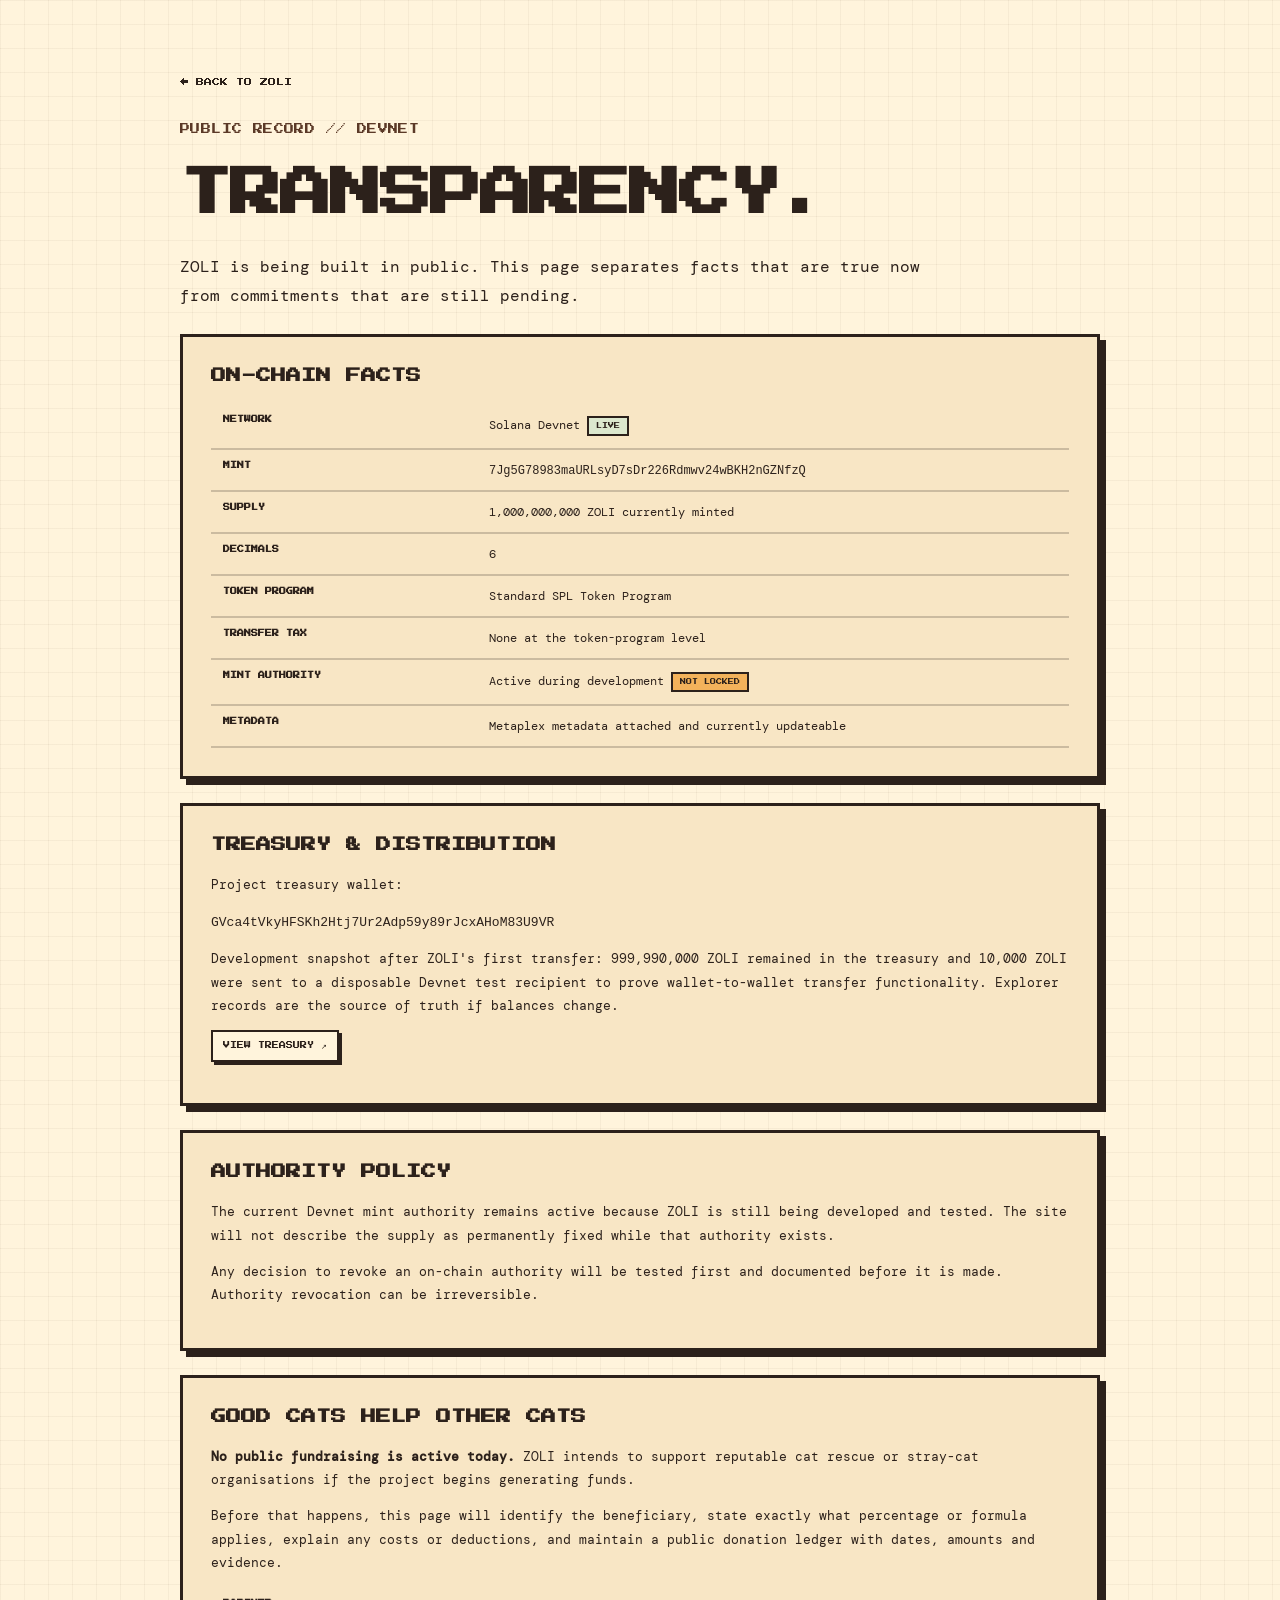
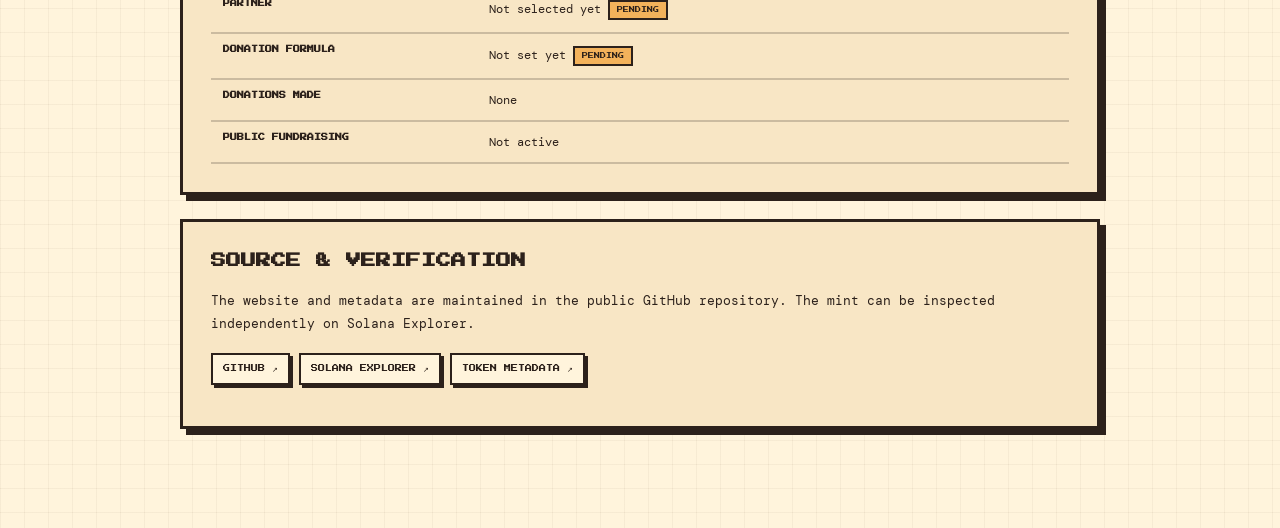
==== transparency.html @ 8f64c6c1 "Add public transparency page" ====
<!doctype html>
<html lang="en">
<head>
  <meta charset="utf-8" />
  <meta name="viewport" content="width=device-width, initial-scale=1" />
  <title>ZOLI — Transparency</title>
  <link rel="preconnect" href="https://fonts.googleapis.com" />
  <link rel="preconnect" href="https://fonts.gstatic.com" crossorigin />
  <link href="https://fonts.googleapis.com/css2?family=DM+Mono:wght@400;500&family=Press+Start+2P&display=swap" rel="stylesheet" />
  <link rel="stylesheet" href="./styles.css" />
</head>
<body>
  <main class="info-page">
    <a class="back-link" href="./index.html">← BACK TO ZOLI</a>
    <p class="eyebrow">PUBLIC RECORD // DEVNET</p>
    <h1>TRANSPARENCY.</h1>
    <p class="lede">ZOLI is being built in public. This page separates facts that are true now from commitments that are still pending.</p>

    <section class="info-block">
      <h2>ON-CHAIN FACTS</h2>
      <table class="info-table">
        <tr><th>NETWORK</th><td>Solana Devnet <span class="status-live">LIVE</span></td></tr>
        <tr><th>MINT</th><td><code>7Jg5G78983maURLsyD7sDr226Rdmwv24wBKH2nGZNfzQ</code></td></tr>
        <tr><th>SUPPLY</th><td>1,000,000,000 ZOLI currently minted</td></tr>
        <tr><th>DECIMALS</th><td>6</td></tr>
        <tr><th>TOKEN PROGRAM</th><td>Standard SPL Token Program</td></tr>
        <tr><th>TRANSFER TAX</th><td>None at the token-program level</td></tr>
        <tr><th>MINT AUTHORITY</th><td>Active during development <span class="status-pending">NOT LOCKED</span></td></tr>
        <tr><th>METADATA</th><td>Metaplex metadata attached and currently updateable</td></tr>
      </table>
    </section>

    <section class="info-block">
      <h2>TREASURY & DISTRIBUTION</h2>
      <p>Project treasury wallet:</p>
      <p><code>GVca4tVkyHFSKh2Htj7Ur2Adp59y89rJcxAHoM83U9VR</code></p>
      <p>Development snapshot after ZOLI's first transfer: 999,990,000 ZOLI remained in the treasury and 10,000 ZOLI were sent to a disposable Devnet test recipient to prove wallet-to-wallet transfer functionality. Explorer records are the source of truth if balances change.</p>
      <p><a class="mini-button" href="https://explorer.solana.com/address/GVca4tVkyHFSKh2Htj7Ur2Adp59y89rJcxAHoM83U9VR?cluster=devnet" target="_blank" rel="noopener noreferrer">VIEW TREASURY ↗</a></p>
    </section>

    <section class="info-block">
      <h2>AUTHORITY POLICY</h2>
      <p>The current Devnet mint authority remains active because ZOLI is still being developed and tested. The site will not describe the supply as permanently fixed while that authority exists.</p>
      <p>Any decision to revoke an on-chain authority will be tested first and documented before it is made. Authority revocation can be irreversible.</p>
    </section>

    <section class="info-block">
      <h2>GOOD CATS HELP OTHER CATS</h2>
      <p><strong>No public fundraising is active today.</strong> ZOLI intends to support reputable cat rescue or stray-cat organisations if the project begins generating funds.</p>
      <p>Before that happens, this page will identify the beneficiary, state exactly what percentage or formula applies, explain any costs or deductions, and maintain a public donation ledger with dates, amounts and evidence.</p>
      <table class="info-table">
        <tr><th>PARTNER</th><td>Not selected yet <span class="status-pending">PENDING</span></td></tr>
        <tr><th>DONATION FORMULA</th><td>Not set yet <span class="status-pending">PENDING</span></td></tr>
        <tr><th>DONATIONS MADE</th><td>None</td></tr>
        <tr><th>PUBLIC FUNDRAISING</th><td>Not active</td></tr>
      </table>
    </section>

    <section class="info-block">
      <h2>SOURCE & VERIFICATION</h2>
      <p>The website and metadata are maintained in the public GitHub repository. The mint can be inspected independently on Solana Explorer.</p>
      <p class="verify-actions">
        <a class="mini-button" href="https://github.com/OhNickles/zoli-token" target="_blank" rel="noopener noreferrer">GITHUB ↗</a>
        <a class="mini-button" href="https://explorer.solana.com/address/7Jg5G78983maURLsyD7sDr226Rdmwv24wBKH2nGZNfzQ?cluster=devnet" target="_blank" rel="noopener noreferrer">SOLANA EXPLORER ↗</a>
        <a class="mini-button" href="https://raw.githubusercontent.com/OhNickles/zoli-token/main/metadata.json" target="_blank" rel="noopener noreferrer">TOKEN METADATA ↗</a>
      </p>
    </section>
  </main>
</body>
</html>
---- styles.css ----
:root {
  --ink: #2c211b;
  --brown: #5b3927;
  --orange: #d8752f;
  --gold: #f3b25b;
  --cream: #fff4dc;
  --paper: #f8e6c5;
  --green: #6f8f5b;
  --shadow: #2c211b;
}

* { box-sizing: border-box; }

html { scroll-behavior: smooth; }

body {
  margin: 0;
  min-height: 100vh;
  color: var(--ink);
  background:
    linear-gradient(rgba(91,57,39,.05) 1px, transparent 1px),
    linear-gradient(90deg, rgba(91,57,39,.05) 1px, transparent 1px),
    var(--cream);
  background-size: 24px 24px;
  font-family: "DM Mono", ui-monospace, SFMono-Regular, Menlo, Consolas, monospace;
  overflow-x: hidden;
}

a { color: inherit; text-decoration: none; }

.scanlines {
  pointer-events: none;
  position: fixed;
  inset: 0;
  z-index: 100;
  opacity: .035;
  background: repeating-linear-gradient(
    to bottom,
    transparent 0,
    transparent 3px,
    #2c211b 4px
  );
}

.topbar {
  width: min(1160px, calc(100% - 32px));
  margin: 22px auto 0;
  display: flex;
  align-items: center;
  justify-content: space-between;
}

.brand {
  display: flex;
  align-items: center;
  gap: 12px;
  font-family: "Press Start 2P", monospace;
  font-size: 14px;
}

.brand-mark {
  display: grid;
  place-items: center;
  width: 38px;
  height: 38px;
  background: var(--orange);
  color: var(--cream);
  border: 3px solid var(--ink);
  box-shadow: 4px 4px 0 var(--ink);
}

.network-pill {
  padding: 10px 12px;
  border: 2px solid var(--ink);
  background: rgba(255,244,220,.86);
  font-size: 12px;
  font-weight: 500;
  box-shadow: 3px 3px 0 var(--ink);
}

.status-dot {
  display: inline-block;
  width: 9px;
  height: 9px;
  margin-right: 7px;
  background: var(--green);
  border: 1px solid var(--ink);
}

main {
  width: min(1160px, calc(100% - 32px));
  margin: 0 auto;
}

.hero {
  min-height: 690px;
  display: grid;
  grid-template-columns: 1.15fr .85fr;
  gap: 60px;
  align-items: center;
  padding: 72px 0 54px;
}

.eyebrow {
  margin: 0 0 20px;
  color: var(--brown);
  font-family: "Press Start 2P", monospace;
  font-size: 10px;
  line-height: 1.8;
  letter-spacing: .04em;
}

h1, h2 {
  font-family: "Press Start 2P", monospace;
  line-height: 1.4;
}

h1 {
  margin: 0;
  max-width: 760px;
  font-size: clamp(29px, 4.1vw, 58px);
  letter-spacing: -.04em;
}

h1 span { color: var(--orange); }

h2 {
  margin: 0 0 22px;
  font-size: clamp(19px, 2.3vw, 31px);
}

.intro {
  max-width: 680px;
  margin: 28px 0 0;
  font-size: 17px;
  line-height: 1.8;
}

.hero-actions {
  display: flex;
  flex-wrap: wrap;
  gap: 14px;
  margin-top: 34px;
}

.pixel-button {
  appearance: none;
  border: 3px solid var(--ink);
  padding: 15px 18px;
  font-family: "Press Start 2P", monospace;
  font-size: 10px;
  cursor: pointer;
  box-shadow: 5px 5px 0 var(--ink);
  transition: transform .08s ease, box-shadow .08s ease;
}

.pixel-button:hover {
  transform: translate(2px, 2px);
  box-shadow: 3px 3px 0 var(--ink);
}

.pixel-button:active {
  transform: translate(5px, 5px);
  box-shadow: none;
}

.primary { background: var(--orange); color: #fff8e8; }
.ghost { background: var(--paper); }

.build-note {
  margin: 18px 0 0;
  font-size: 12px;
  opacity: .65;
}

.coin-stage {
  position: relative;
  justify-self: center;
  width: min(440px, 100%);
  text-align: center;
}

.coin-stage img {
  position: relative;
  z-index: 2;
  display: block;
  width: 100%;
  aspect-ratio: 1;
  object-fit: cover;
  clip-path: circle(49.4% at 50% 50%);
  filter: drop-shadow(7px 9px 0 rgba(44,33,27,.14));
}

.pixel-shadow {
  display: none;
}

.coin-caption {
  position: relative;
  z-index: 3;
  display: inline-block;
  margin-top: -18px;
  padding: 10px 13px;
  background: var(--paper);
  border: 2px solid var(--ink);
  font-family: "Press Start 2P", monospace;
  font-size: 9px;
  box-shadow: 3px 3px 0 var(--ink);
}

.stats {
  display: grid;
  grid-template-columns: repeat(3, 1fr);
  border: 3px solid var(--ink);
  box-shadow: 7px 7px 0 var(--ink);
  background: var(--paper);
}

.stats article {
  min-height: 150px;
  padding: 26px;
  display: flex;
  flex-direction: column;
  justify-content: center;
}

.stats article + article { border-left: 3px solid var(--ink); }

.stat-label {
  margin-bottom: 14px;
  font-family: "Press Start 2P", monospace;
  font-size: 9px;
  color: var(--brown);
}

.stats strong {
  font-family: "Press Start 2P", monospace;
  font-size: clamp(15px, 2vw, 25px);
  line-height: 1.5;
}

.section-grid {
  display: grid;
  grid-template-columns: 1fr 1fr;
  gap: 26px;
  margin: 96px 0 26px;
}

.panel {
  border: 3px solid var(--ink);
  background: rgba(248,230,197,.94);
  box-shadow: 7px 7px 0 var(--ink);
}

.story-panel { padding: 38px; }

.story-panel p:not(.eyebrow),
.use-copy {
  font-size: 15px;
  line-height: 1.85;
}

.terminal-panel {
  overflow: hidden;
  background: var(--ink);
  color: #f8e6c5;
}

.terminal-bar {
  display: flex;
  align-items: center;
  gap: 7px;
  padding: 12px;
  color: var(--ink);
  background: var(--gold);
  border-bottom: 3px solid var(--ink);
}

.terminal-bar span {
  width: 10px;
  height: 10px;
  border: 2px solid var(--ink);
  background: var(--orange);
}

.terminal-bar b {
  margin-left: auto;
  font-family: "Press Start 2P", monospace;
  font-size: 8px;
}

.terminal-panel pre {
  margin: 0;
  padding: 32px;
  font: 13px/2 "DM Mono", monospace;
  white-space: pre-wrap;
}

.use-case {
  margin: 26px 0 90px;
  padding: 42px;
}

.use-copy { max-width: 800px; }

.rank-grid {
  display: grid;
  grid-template-columns: repeat(4, 1fr);
  gap: 12px;
  margin-top: 34px;
}

.rank-grid div {
  min-height: 135px;
  padding: 18px;
  display: flex;
  flex-direction: column;
  justify-content: space-between;
  border: 2px solid var(--ink);
  background: var(--cream);
}

.rank-grid span {
  color: var(--orange);
  font-family: "Press Start 2P", monospace;
  font-size: 18px;
}

.rank-grid b {
  font-family: "Press Start 2P", monospace;
  font-size: 8px;
  line-height: 1.7;
}

footer {
  display: flex;
  justify-content: space-between;
  align-items: flex-start;
  gap: 24px;
  padding: 28px 150px 60px 0;
  border-top: 3px solid var(--ink);
  font-size: 12px;
}

footer div {
  display: flex;
  flex-direction: column;
  gap: 6px;
}

footer strong { font-family: "Press Start 2P", monospace; }

.corner-zoli {
  position: fixed;
  right: 18px;
  bottom: 0;
  z-index: 50;
  border: 0;
  background: transparent;
  color: var(--ink);
  cursor: pointer;
  padding: 0;
  transform: translateY(18px);
  transition: transform .18s ease;
}

.corner-zoli:hover,
.corner-zoli:focus-visible {
  transform: translateY(4px);
  outline: none;
}

.zoli-sprite-wrap {
  position: relative;
  display: block;
  width: 118px;
  height: 118px;
  background: transparent;
}

.pixel-zoli {
  display: block;
  width: 118px;
  height: 118px;
  object-fit: contain;
  image-rendering: pixelated;
  background: transparent;
  filter: drop-shadow(0 6px 9px rgba(44,33,27,.18));
  user-select: none;
  pointer-events: none;
}

.speech {
  position: absolute;
  right: 94px;
  bottom: 76px;
  width: max-content;
  max-width: 240px;
  padding: 9px 11px;
  border: 2px solid var(--ink);
  background: var(--cream);
  box-shadow: 3px 3px 0 var(--ink);
  font-family: "Press Start 2P", monospace;
  font-size: 7px;
  line-height: 1.5;
  opacity: 0;
  transform: translateY(5px);
  transition: opacity .15s ease, transform .15s ease;
}

.corner-zoli:hover .speech,
.corner-zoli:focus-visible .speech,
.corner-zoli.talking .speech {
  opacity: 1;
  transform: translateY(0);
}

@media (max-width: 850px) {
  .hero {
    grid-template-columns: 1fr;
    gap: 52px;
    padding-top: 58px;
  }

  .coin-stage { width: min(390px, 88vw); }
  .stats { grid-template-columns: 1fr; }
  .stats article + article { border-left: 0; border-top: 3px solid var(--ink); }
  .section-grid { grid-template-columns: 1fr; margin-top: 72px; }
  .rank-grid { grid-template-columns: repeat(2, 1fr); }
}

@media (max-width: 540px) {
  .topbar { margin-top: 14px; }
  .network-pill { font-size: 9px; padding: 9px; }
  .brand { font-size: 11px; }
  .hero { min-height: auto; }
  .intro { font-size: 15px; }
  .pixel-button { width: 100%; text-align: center; }
  .rank-grid { grid-template-columns: 1fr; }
  .use-case, .story-panel { padding: 28px 22px; }
  footer {
    flex-direction: column;
    padding: 28px 0 130px;
  }

  .footer-explorer-link {
    white-space: normal;
  }
}


.footer-explorer-link {
  display: inline-block;
  padding: 9px 11px;
  border: 2px solid var(--ink);
  background: var(--paper);
  box-shadow: 3px 3px 0 var(--ink);
  font-family: "Press Start 2P", monospace;
  font-size: 8px;
  line-height: 1.5;
  white-space: nowrap;
}

.footer-explorer-link:hover {
  transform: translate(1px, 1px);
  box-shadow: 2px 2px 0 var(--ink);
}


/* Trust & transparency layer */
.top-actions {
  display: flex;
  align-items: center;
  gap: 12px;
}

.top-link {
  font-family: "Press Start 2P", monospace;
  font-size: 8px;
  border-bottom: 2px solid transparent;
  padding: 8px 2px;
}

.top-link:hover { border-bottom-color: var(--orange); }

.trust-section {
  margin: 96px 0 26px;
}

.section-heading {
  max-width: 850px;
  margin-bottom: 30px;
}

.section-heading > p:last-child {
  font-size: 15px;
  line-height: 1.8;
}

.trust-grid {
  display: grid;
  grid-template-columns: repeat(3, 1fr);
  gap: 14px;
}

.trust-card {
  min-height: 205px;
  padding: 24px;
  border: 3px solid var(--ink);
  background: rgba(248,230,197,.94);
  box-shadow: 5px 5px 0 var(--ink);
}

.trust-icon {
  display: inline-grid;
  place-items: center;
  min-width: 42px;
  height: 42px;
  margin-bottom: 20px;
  padding: 0 8px;
  border: 2px solid var(--ink);
  background: var(--gold);
  font-family: "Press Start 2P", monospace;
  font-size: 10px;
}

.trust-card b {
  display: block;
  font-family: "Press Start 2P", monospace;
  font-size: 9px;
  line-height: 1.6;
}

.trust-card p {
  margin: 14px 0 0;
  font-size: 13px;
  line-height: 1.75;
}

.verify-panel {
  display: grid;
  grid-template-columns: .8fr 1.2fr;
  gap: 36px;
  margin: 26px 0;
  padding: 38px;
}

.verify-list { min-width: 0; }

.verify-row {
  display: grid;
  grid-template-columns: 92px minmax(0, 1fr) auto;
  gap: 12px;
  align-items: center;
  padding: 13px 0;
  border-bottom: 2px solid rgba(44,33,27,.25);
}

.verify-row > span {
  font-family: "Press Start 2P", monospace;
  font-size: 8px;
}

.verify-row code {
  overflow: hidden;
  text-overflow: ellipsis;
  white-space: nowrap;
  font-size: 11px;
}

.verify-actions {
  display: flex;
  flex-wrap: wrap;
  gap: 9px;
  margin-top: 18px;
}

.mini-button {
  appearance: none;
  display: inline-block;
  padding: 9px 10px;
  border: 2px solid var(--ink);
  background: var(--cream);
  color: var(--ink);
  box-shadow: 3px 3px 0 var(--ink);
  font-family: "Press Start 2P", monospace;
  font-size: 7px;
  line-height: 1.4;
  cursor: pointer;
}

.mini-button:hover {
  transform: translate(1px, 1px);
  box-shadow: 2px 2px 0 var(--ink);
}

.copy-status {
  min-height: 18px;
  margin: 12px 0 0;
  font-size: 11px;
  opacity: .7;
}

.goodwill-panel {
  display: grid;
  grid-template-columns: 1.1fr .9fr;
  gap: 32px;
  margin: 26px 0;
  padding: 42px;
}

.goodwill-copy > p:not(.eyebrow) {
  font-size: 15px;
  line-height: 1.8;
}

.donation-ledger {
  border: 3px solid var(--ink);
  background: var(--cream);
}

.ledger-head {
  display: flex;
  justify-content: space-between;
  gap: 12px;
  padding: 12px;
  border-bottom: 3px solid var(--ink);
  background: var(--gold);
  font-family: "Press Start 2P", monospace;
  font-size: 7px;
}

.ledger-empty {
  display: flex;
  min-height: 130px;
  flex-direction: column;
  align-items: center;
  justify-content: center;
  gap: 12px;
  text-align: center;
}

.ledger-empty strong {
  font-family: "Press Start 2P", monospace;
  font-size: 11px;
}

.ledger-empty span {
  font-size: 11px;
  opacity: .65;
}

.donation-ledger > p {
  margin: 0;
  padding: 14px;
  border-top: 2px solid rgba(44,33,27,.25);
  font-size: 11px;
  line-height: 1.7;
}

.security-strip {
  margin: 26px 0;
  padding: 20px 22px;
  display: flex;
  align-items: center;
  justify-content: space-between;
  gap: 22px;
  border: 3px solid var(--ink);
  background: var(--ink);
  color: var(--cream);
  box-shadow: 6px 6px 0 var(--orange);
}

.security-strip div {
  display: flex;
  flex-direction: column;
  gap: 8px;
}

.security-strip b,
.security-strip a {
  font-family: "Press Start 2P", monospace;
  font-size: 8px;
  line-height: 1.5;
}

.security-strip span {
  font-size: 12px;
  line-height: 1.6;
}

.footer-links {
  max-width: 560px;
  display: flex;
  justify-content: flex-end;
  flex-wrap: wrap;
  gap: 10px 16px;
  font-family: "Press Start 2P", monospace;
  font-size: 7px;
  line-height: 1.5;
}

.footer-links a { border-bottom: 1px solid transparent; }
.footer-links a:hover { border-bottom-color: var(--orange); }

/* Info pages */
.info-page {
  width: min(920px, calc(100% - 32px));
  margin: 70px auto 100px;
}

.info-page .back-link {
  display: inline-block;
  margin-bottom: 34px;
  font-family: "Press Start 2P", monospace;
  font-size: 8px;
}

.info-page h1 {
  margin-bottom: 22px;
  font-size: clamp(28px, 5vw, 52px);
}

.info-page .lede {
  max-width: 780px;
  font-size: 16px;
  line-height: 1.8;
}

.info-block {
  margin-top: 24px;
  padding: 28px;
  border: 3px solid var(--ink);
  background: var(--paper);
  box-shadow: 6px 6px 0 var(--ink);
}

.info-block h2 {
  font-size: 15px;
  margin-bottom: 18px;
}

.info-block p,
.info-block li {
  font-size: 13px;
  line-height: 1.8;
}

.info-block code {
  overflow-wrap: anywhere;
}

.info-table {
  width: 100%;
  border-collapse: collapse;
  font-size: 12px;
}

.info-table th,
.info-table td {
  padding: 12px;
  text-align: left;
  vertical-align: top;
  border-bottom: 2px solid rgba(44,33,27,.22);
}

.info-table th {
  width: 31%;
  font-family: "Press Start 2P", monospace;
  font-size: 7px;
}

.status-live,
.status-pending {
  display: inline-block;
  padding: 5px 7px;
  border: 2px solid var(--ink);
  font-family: "Press Start 2P", monospace;
  font-size: 6px;
}

.status-live { background: #dce8ce; }
.status-pending { background: var(--gold); }

@media (max-width: 850px) {
  .top-link { display: none; }
  .trust-grid { grid-template-columns: repeat(2, 1fr); }
  .verify-panel,
  .goodwill-panel { grid-template-columns: 1fr; }
}

@media (max-width: 540px) {
  .trust-grid { grid-template-columns: 1fr; }
  .verify-row { grid-template-columns: 1fr auto; }
  .verify-row > span { grid-column: 1 / -1; }
  .security-strip { flex-direction: column; align-items: flex-start; }
  .footer-links { justify-content: flex-start; }
  .info-block { padding: 21px; }
  .info-table, .info-table tbody, .info-table tr, .info-table th, .info-table td { display: block; }
  .info-table th { width: auto; padding-bottom: 3px; }
  .info-table td { padding-top: 3px; }
}
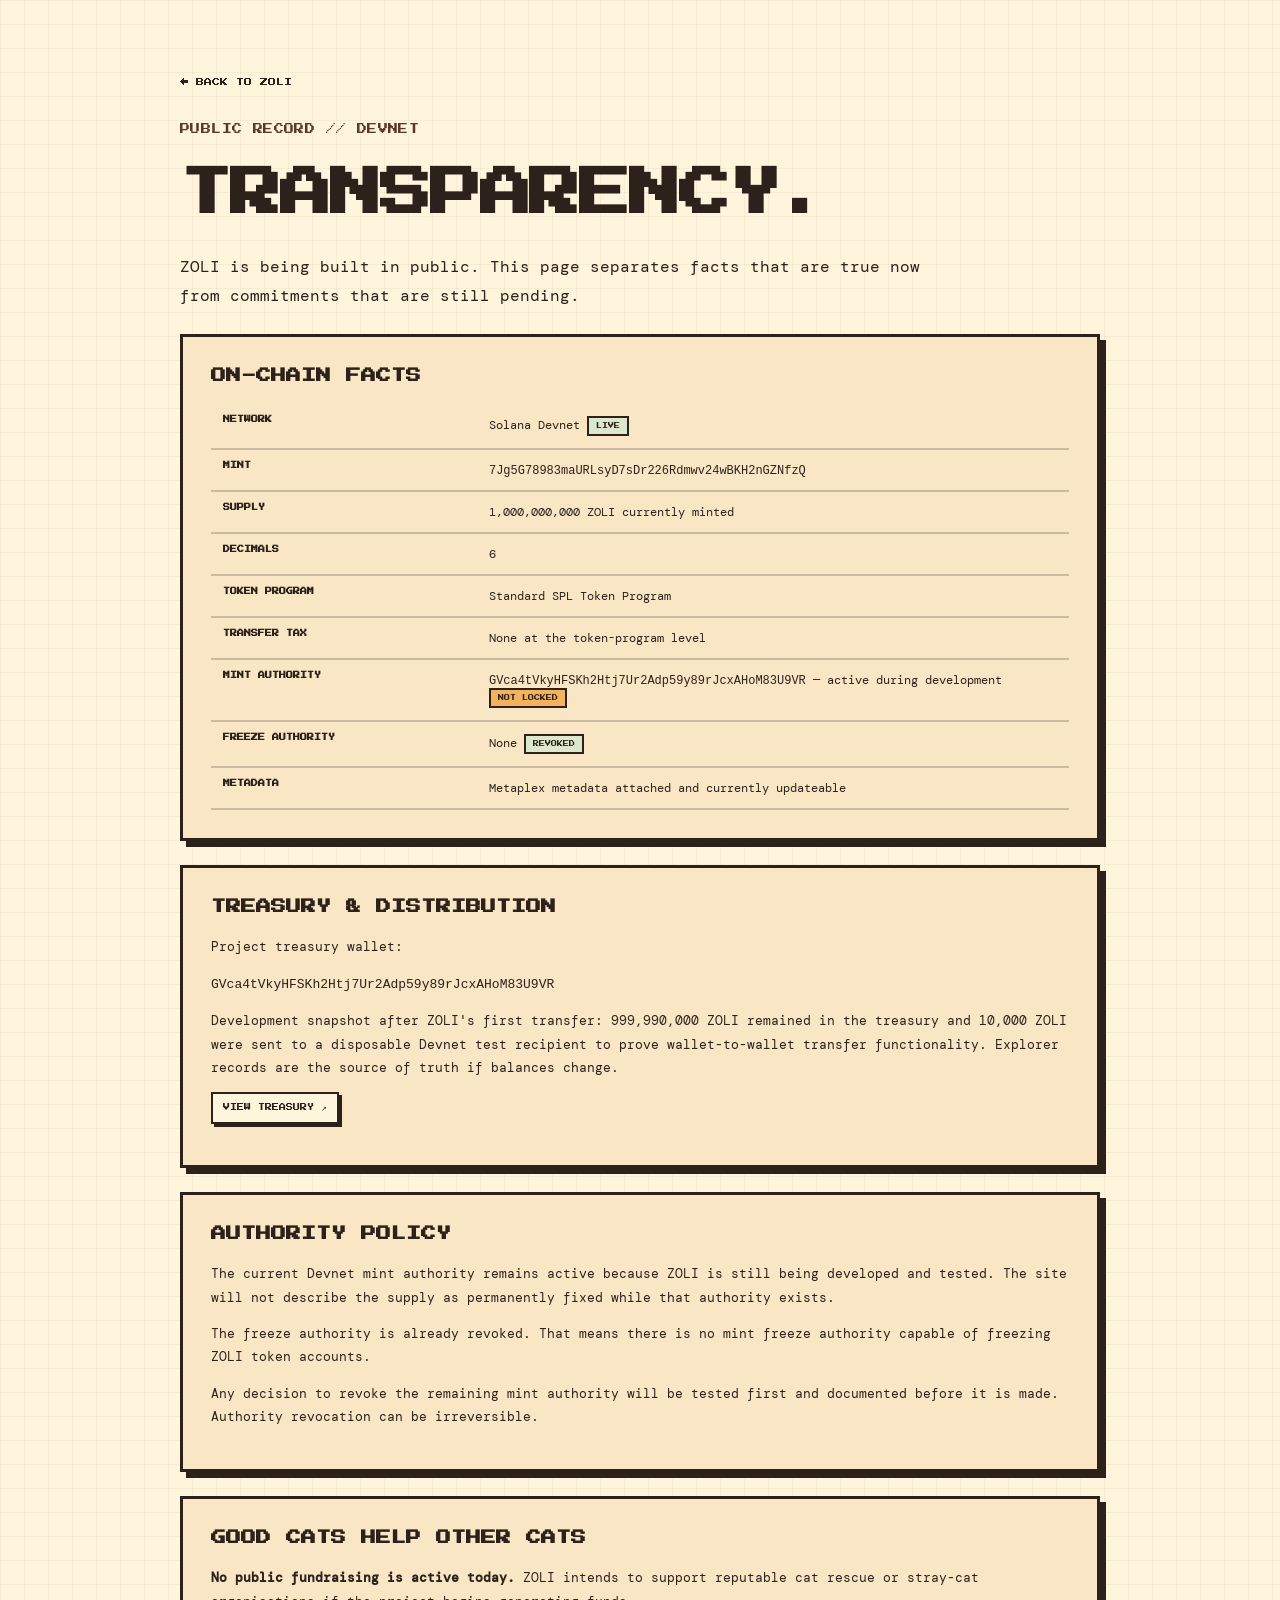
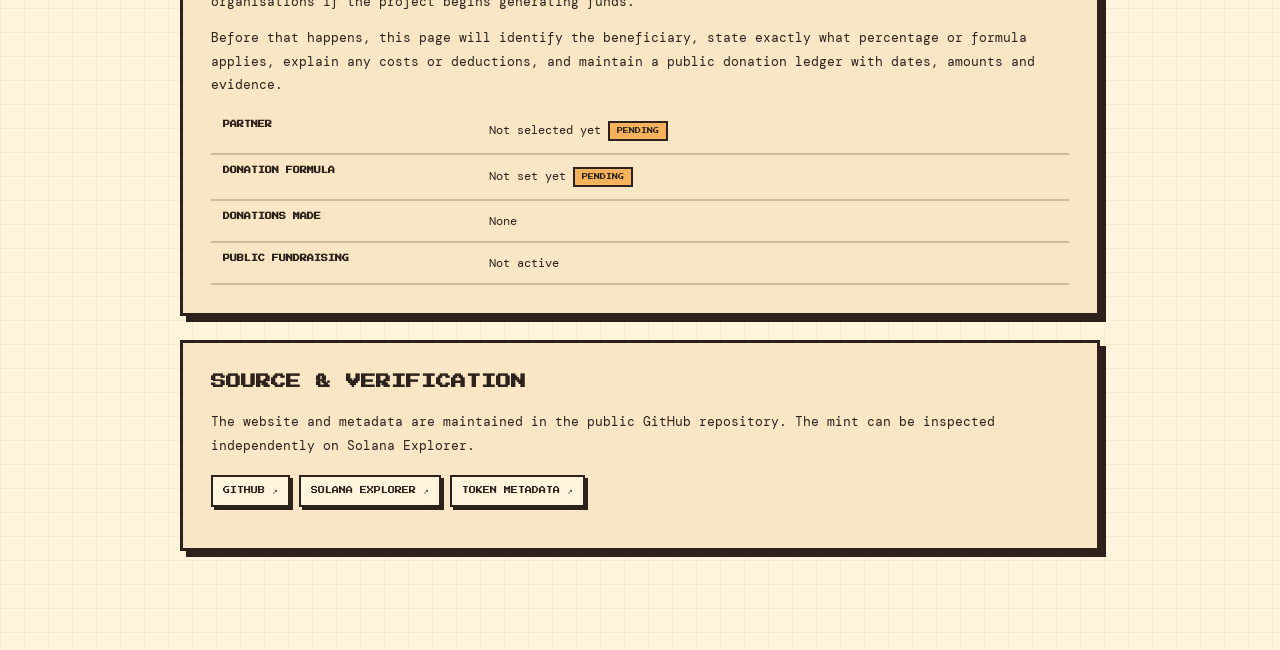
==== commit 021cb58b: "Add verified ZOLI authority status" ====
--- a/transparency.html
+++ b/transparency.html
@@ -25,7 +25,8 @@
         <tr><th>DECIMALS</th><td>6</td></tr>
         <tr><th>TOKEN PROGRAM</th><td>Standard SPL Token Program</td></tr>
         <tr><th>TRANSFER TAX</th><td>None at the token-program level</td></tr>
-        <tr><th>MINT AUTHORITY</th><td>Active during development <span class="status-pending">NOT LOCKED</span></td></tr>
+        <tr><th>MINT AUTHORITY</th><td><code>GVca4tVkyHFSKh2Htj7Ur2Adp59y89rJcxAHoM83U9VR</code> — active during development <span class="status-pending">NOT LOCKED</span></td></tr>
+        <tr><th>FREEZE AUTHORITY</th><td>None <span class="status-live">REVOKED</span></td></tr>
         <tr><th>METADATA</th><td>Metaplex metadata attached and currently updateable</td></tr>
       </table>
     </section>
@@ -41,7 +42,8 @@
     <section class="info-block">
       <h2>AUTHORITY POLICY</h2>
       <p>The current Devnet mint authority remains active because ZOLI is still being developed and tested. The site will not describe the supply as permanently fixed while that authority exists.</p>
-      <p>Any decision to revoke an on-chain authority will be tested first and documented before it is made. Authority revocation can be irreversible.</p>
+      <p>The freeze authority is already revoked. That means there is no mint freeze authority capable of freezing ZOLI token accounts.</p>
+      <p>Any decision to revoke the remaining mint authority will be tested first and documented before it is made. Authority revocation can be irreversible.</p>
     </section>
 
     <section class="info-block">
